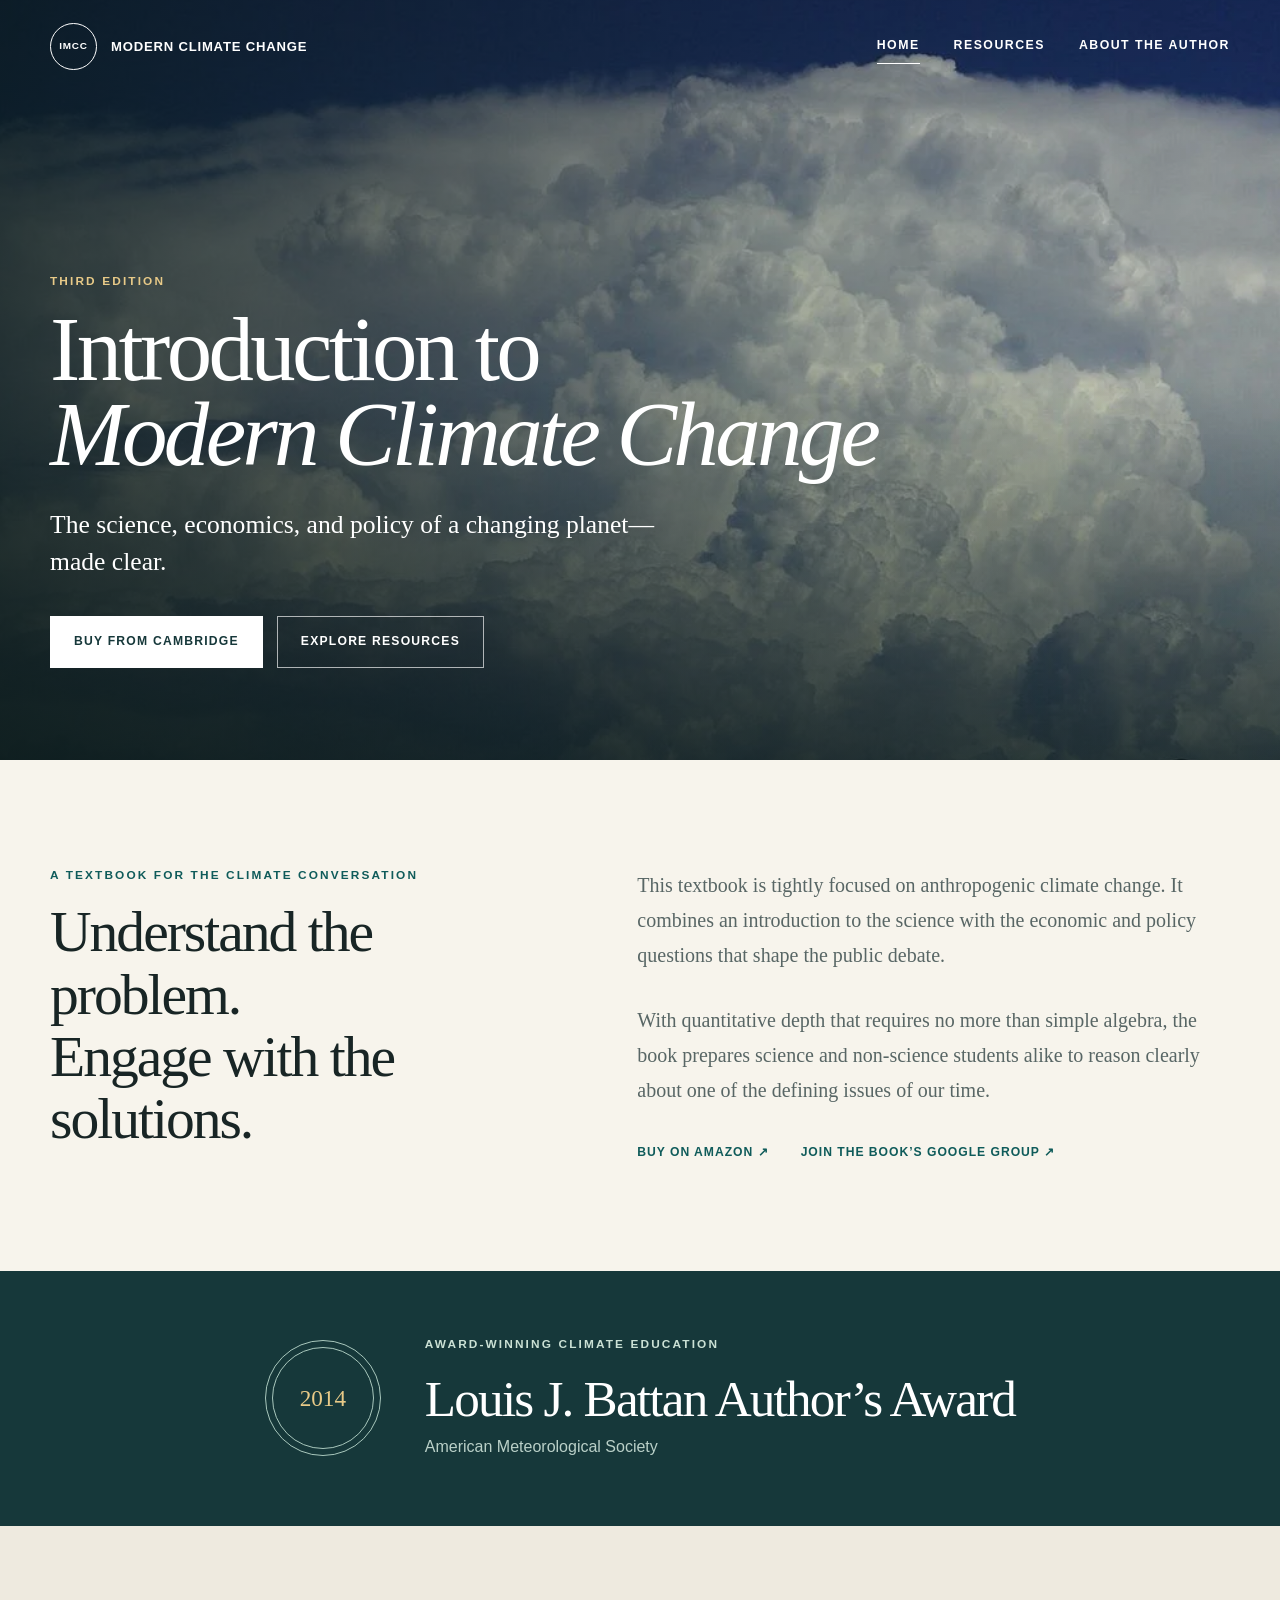
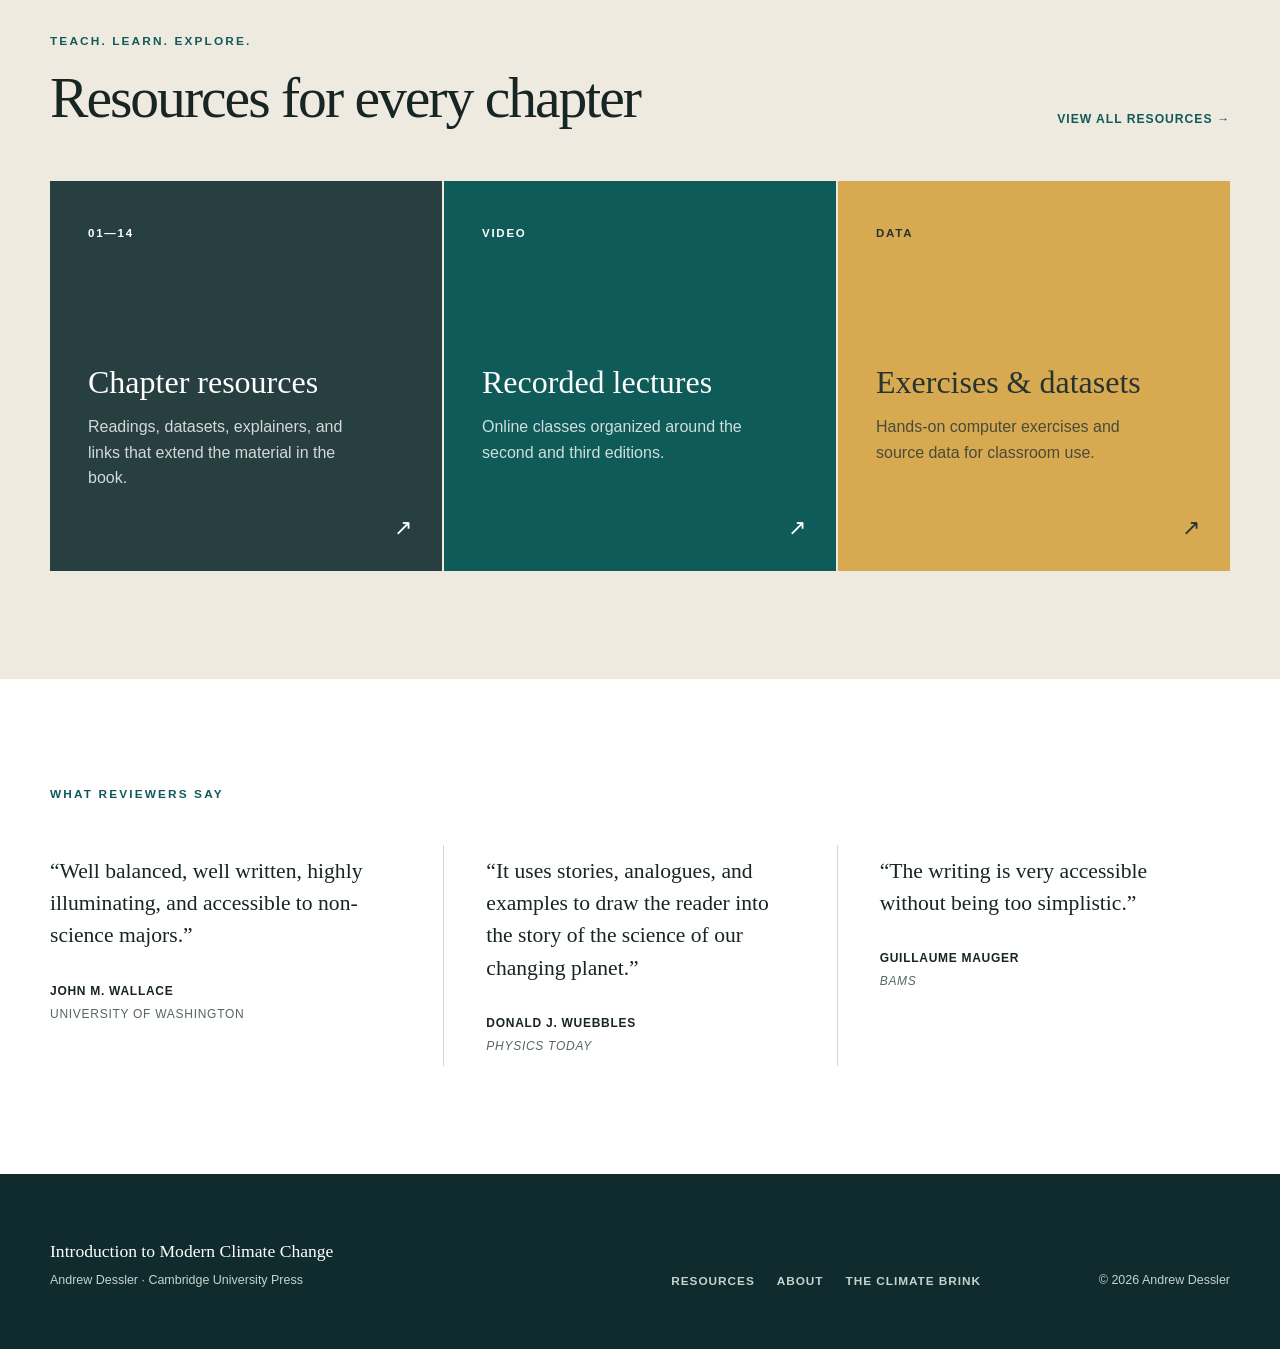
==== index.html @ 878afc1f "Build initial GitHub Pages site" ====
<!doctype html>
<html lang="en">
  <head>
    <meta charset="utf-8">
    <meta name="viewport" content="width=device-width, initial-scale=1">
    <meta name="description" content="Introduction to Modern Climate Change by Andrew Dessler — a textbook on the science, economics, and policy of climate change.">
    <meta name="theme-color" content="#16383a">
    <meta property="og:title" content="Introduction to Modern Climate Change">
    <meta property="og:description" content="An accessible, quantitative introduction to the science and policy of climate change.">
    <meta property="og:type" content="website">
    <meta property="og:image" content="assets/storm-clouds.webp">
    <title>Introduction to Modern Climate Change</title>
    <link rel="stylesheet" href="assets/styles.css">
    <script src="assets/site.js" defer></script>
  </head>
  <body>
    <a class="skip-link" href="#main">Skip to content</a>
    <header class="site-header site-header--overlay" data-header>
      <a class="wordmark" href="index.html" aria-label="Introduction to Modern Climate Change home">
        <span class="wordmark__mark" aria-hidden="true">IMCC</span>
        <span class="wordmark__text">Modern Climate Change</span>
      </a>
      <button class="nav-toggle" type="button" aria-expanded="false" aria-controls="site-nav">
        <span class="sr-only">Open navigation</span>
        <span></span><span></span><span></span>
      </button>
      <nav class="site-nav" id="site-nav" aria-label="Primary navigation">
        <a aria-current="page" href="index.html">Home</a>
        <a href="resources.html">Resources</a>
        <a href="about.html">About the author</a>
      </nav>
    </header>

    <main id="main">
      <section class="hero">
        <img class="hero__image" src="assets/storm-clouds.webp" alt="Towering storm clouds" width="1024" height="768">
        <div class="hero__shade"></div>
        <div class="hero__content wrap">
          <p class="eyebrow">Third edition</p>
          <h1>Introduction to<br><em>Modern Climate Change</em></h1>
          <p class="hero__dek">The science, economics, and policy of a changing planet—made clear.</p>
          <div class="button-row">
            <a class="button button--light" href="https://www.cambridge.org/us/academic/subjects/earth-and-environmental-science/climatology-and-climate-change/introduction-modern-climate-change-3rd-edition?format=PB&amp;isbn=9781108793872">Buy from Cambridge</a>
            <a class="button button--ghost-light" href="resources.html">Explore resources</a>
          </div>
        </div>
      </section>

      <section class="intro-section">
        <div class="wrap intro-grid">
          <div>
            <p class="kicker">A textbook for the climate conversation</p>
            <h2>Understand the problem.<br>Engage with the solutions.</h2>
          </div>
          <div class="prose prose--large">
            <p>This textbook is tightly focused on anthropogenic climate change. It combines an introduction to the science with the economic and policy questions that shape the public debate.</p>
            <p>With quantitative depth that requires no more than simple algebra, the book prepares science and non-science students alike to reason clearly about one of the defining issues of our time.</p>
            <div class="text-links">
              <a href="https://www.amazon.com/Introduction-Modern-Climate-Change-Dessler-dp-1108793878/dp/1108793878/ref=dp_ob_title_bk">Buy on Amazon <span aria-hidden="true">↗</span></a>
              <a href="https://groups.google.com/u/1/g/introduction-to-modern-climate-change">Join the book’s Google group <span aria-hidden="true">↗</span></a>
            </div>
          </div>
        </div>
      </section>

      <section class="award-band">
        <div class="wrap award-band__inner">
          <div class="award-seal" aria-hidden="true"><span>2014</span></div>
          <div>
            <p class="kicker kicker--light">Award-winning climate education</p>
            <h2>Louis J. Battan Author’s Award</h2>
            <p>American Meteorological Society</p>
          </div>
        </div>
      </section>

      <section class="resource-preview">
        <div class="wrap">
          <div class="section-heading">
            <div>
              <p class="kicker">Teach. Learn. Explore.</p>
              <h2>Resources for every chapter</h2>
            </div>
            <a class="arrow-link" href="resources.html">View all resources <span aria-hidden="true">→</span></a>
          </div>
          <div class="feature-grid">
            <a class="feature-card" href="resources.html#chapters">
              <span class="feature-card__number">01—14</span>
              <h3>Chapter resources</h3>
              <p>Readings, datasets, explainers, and links that extend the material in the book.</p>
              <span class="feature-card__arrow" aria-hidden="true">↗</span>
            </a>
            <a class="feature-card feature-card--teal" href="resources.html#videos">
              <span class="feature-card__number">Video</span>
              <h3>Recorded lectures</h3>
              <p>Online classes organized around the second and third editions.</p>
              <span class="feature-card__arrow" aria-hidden="true">↗</span>
            </a>
            <a class="feature-card feature-card--gold" href="resources.html#tools">
              <span class="feature-card__number">Data</span>
              <h3>Exercises &amp; datasets</h3>
              <p>Hands-on computer exercises and source data for classroom use.</p>
              <span class="feature-card__arrow" aria-hidden="true">↗</span>
            </a>
          </div>
        </div>
      </section>

      <section class="reviews">
        <div class="wrap">
          <p class="kicker">What reviewers say</p>
          <div class="reviews-grid">
            <blockquote>
              <p>“Well balanced, well written, highly illuminating, and accessible to non-science majors.”</p>
              <footer>John M. Wallace <span>University of Washington</span></footer>
            </blockquote>
            <blockquote>
              <p>“It uses stories, analogues, and examples to draw the reader into the story of the science of our changing planet.”</p>
              <footer>Donald J. Wuebbles <span><cite>Physics Today</cite></span></footer>
            </blockquote>
            <blockquote>
              <p>“The writing is very accessible without being too simplistic.”</p>
              <footer>Guillaume Mauger <span><cite>BAMS</cite></span></footer>
            </blockquote>
          </div>
        </div>
      </section>
    </main>

    <footer class="site-footer">
      <div class="wrap site-footer__grid">
        <div>
          <p class="site-footer__title">Introduction to Modern Climate Change</p>
          <p>Andrew Dessler · Cambridge University Press</p>
        </div>
        <nav aria-label="Footer navigation">
          <a href="resources.html">Resources</a>
          <a href="about.html">About</a>
          <a href="https://theclimatebrink.substack.com">The Climate Brink</a>
        </nav>
        <p class="site-footer__meta">© <span data-year>2026</span> Andrew Dessler</p>
      </div>
    </footer>
  </body>
</html>
---- assets/styles.css ----
:root {
  --ink: #182525;
  --muted: #586665;
  --paper: #f7f4ec;
  --white: #fff;
  --teal: #0f5b5a;
  --deep-teal: #16383a;
  --mint: #cbe1d5;
  --gold: #d7aa52;
  --line: #d9d8cf;
  --serif: Georgia, 'Times New Roman', serif;
  --sans: Inter, ui-sans-serif, -apple-system, BlinkMacSystemFont, 'Segoe UI', sans-serif;
  --wrap: min(1180px, calc(100% - 48px));
}

* { box-sizing: border-box; }
html { scroll-behavior: smooth; }
body { margin: 0; color: var(--ink); background: var(--paper); font-family: var(--sans); line-height: 1.6; }
body, button { font-size: 16px; }
img { display: block; max-width: 100%; }
a { color: inherit; }
.wrap { width: var(--wrap); margin-inline: auto; }
.sr-only { position: absolute; width: 1px; height: 1px; padding: 0; margin: -1px; overflow: hidden; clip: rect(0,0,0,0); white-space: nowrap; border: 0; }
.skip-link { position: fixed; z-index: 100; top: 12px; left: 12px; transform: translateY(-150%); background: var(--white); color: var(--ink); padding: 10px 16px; }
.skip-link:focus { transform: none; }

.site-header { z-index: 10; display: flex; align-items: center; justify-content: space-between; width: 100%; height: 92px; padding: 0 max(24px, calc((100vw - 1180px) / 2)); color: var(--white); }
.site-header--overlay { position: absolute; top: 0; left: 0; }
.site-header--solid { position: relative; background: var(--deep-teal); }
.wordmark { display: inline-flex; align-items: center; gap: 14px; color: inherit; text-decoration: none; font-size: .82rem; font-weight: 700; letter-spacing: .06em; text-transform: uppercase; }
.wordmark__mark { display: grid; place-items: center; width: 47px; height: 47px; border: 1px solid currentColor; border-radius: 50%; font-size: .62rem; letter-spacing: .08em; }
.site-nav { display: flex; align-items: center; gap: 34px; }
.site-nav a { position: relative; color: inherit; text-decoration: none; font-size: .77rem; font-weight: 700; letter-spacing: .12em; text-transform: uppercase; }
.site-nav a::after { position: absolute; left: 0; bottom: -8px; width: 0; height: 1px; background: currentColor; content: ''; transition: width .2s ease; }
.site-nav a:hover::after, .site-nav a[aria-current='page']::after { width: 100%; }
.nav-toggle { display: none; border: 0; background: transparent; color: inherit; }

.hero { position: relative; min-height: 760px; display: flex; align-items: flex-end; overflow: hidden; color: var(--white); background: #4f5c5d; }
.hero__image, .hero__shade { position: absolute; inset: 0; width: 100%; height: 100%; }
.hero__image { object-fit: cover; object-position: center 36%; transform: scale(1.02); }
.hero__shade { background: linear-gradient(90deg, rgba(10,25,25,.8) 0%, rgba(10,25,25,.44) 52%, rgba(10,25,25,.13) 100%), linear-gradient(0deg, rgba(9,27,27,.65), transparent 50%); }
.hero__content { position: relative; z-index: 1; padding-bottom: 92px; }
.eyebrow, .kicker { margin: 0 0 18px; font-size: .74rem; font-weight: 800; letter-spacing: .18em; line-height: 1.3; text-transform: uppercase; }
.eyebrow { color: #e8ca88; }
.hero h1, .page-hero h1, .about-hero h1 { max-width: 890px; margin: 0; font-family: var(--serif); font-size: clamp(3.6rem, 7.1vw, 6.8rem); font-weight: 400; letter-spacing: -.04em; line-height: .94; }
.hero h1 em { font-weight: 400; }
.hero__dek { max-width: 640px; margin: 28px 0 0; font-family: var(--serif); font-size: clamp(1.2rem, 2vw, 1.6rem); line-height: 1.45; }
.button-row { display: flex; flex-wrap: wrap; gap: 14px; margin-top: 36px; }
.button { display: inline-flex; align-items: center; justify-content: center; min-height: 52px; padding: 0 23px; border: 1px solid transparent; text-decoration: none; font-size: .76rem; font-weight: 800; letter-spacing: .1em; text-transform: uppercase; transition: background .2s, color .2s, border .2s; }
.button--light { color: var(--deep-teal); background: var(--white); }
.button--light:hover { background: var(--mint); }
.button--ghost-light { border-color: rgba(255,255,255,.65); color: var(--white); }
.button--ghost-light:hover { border-color: var(--white); background: rgba(255,255,255,.12); }

.intro-section, .resource-preview, .reviews, .bio-section, .resource-section { padding: 108px 0; }
.intro-grid { display: grid; grid-template-columns: .9fr 1.1fr; gap: 8vw; align-items: start; }
.kicker { color: var(--teal); }
.kicker--light { color: var(--mint); }
h2 { margin: 0; font-family: var(--serif); font-size: clamp(2.2rem, 4.5vw, 4rem); font-weight: 400; letter-spacing: -.035em; line-height: 1.08; }
.prose { color: var(--muted); }
.prose p { margin-top: 0; margin-bottom: 1.5em; }
.prose--large { font-family: var(--serif); font-size: 1.25rem; line-height: 1.75; }
.text-links { display: flex; flex-wrap: wrap; gap: 22px 32px; margin-top: 34px; }
.text-links a, .arrow-link { color: var(--teal); font-family: var(--sans); font-size: .76rem; font-weight: 800; letter-spacing: .08em; text-decoration: none; text-transform: uppercase; }
.text-links a:hover, .arrow-link:hover { text-decoration: underline; text-underline-offset: 5px; }

.award-band { padding: 66px 0; color: var(--white); background: var(--deep-teal); }
.award-band__inner { display: flex; align-items: center; justify-content: center; gap: 44px; }
.award-seal { display: grid; flex: 0 0 116px; place-items: center; width: 116px; height: 116px; border: 1px solid #a8c7bc; border-radius: 50%; outline: 1px solid #a8c7bc; outline-offset: -8px; color: #e8ca88; font-family: var(--serif); font-size: 1.45rem; }
.award-band h2 { font-size: clamp(2rem, 4vw, 3.6rem); }
.award-band p:last-child { margin: 8px 0 0; color: #bad0c8; }

.resource-preview { background: #eeeadf; }
.section-heading { display: flex; align-items: end; justify-content: space-between; gap: 30px; margin-bottom: 52px; }
.section-heading--rule { padding-bottom: 34px; border-bottom: 1px solid var(--line); }
.section-note { max-width: 390px; margin: 0; color: var(--muted); font-size: .9rem; }
.feature-grid { display: grid; grid-template-columns: repeat(3, 1fr); gap: 2px; }
.feature-card { position: relative; min-height: 390px; padding: 38px; color: var(--white); background: #273f40; text-decoration: none; transition: transform .2s, filter .2s; }
.feature-card:hover { z-index: 1; transform: translateY(-6px); filter: brightness(1.07); }
.feature-card--teal { background: var(--teal); }
.feature-card--gold { color: #273331; background: var(--gold); }
.feature-card__number { font-size: .72rem; font-weight: 800; letter-spacing: .15em; text-transform: uppercase; }
.feature-card h3 { margin: 120px 0 14px; font-family: var(--serif); font-size: 2rem; font-weight: 400; line-height: 1.1; }
.feature-card p { max-width: 30ch; margin: 0; opacity: .8; }
.feature-card__arrow { position: absolute; right: 30px; bottom: 25px; font-size: 1.4rem; }

.reviews { background: var(--white); }
.reviews-grid { display: grid; grid-template-columns: repeat(3, 1fr); gap: 0; margin-top: 42px; }
.reviews blockquote { margin: 0; padding: 10px 42px 10px 0; }
.reviews blockquote + blockquote { padding-left: 42px; border-left: 1px solid var(--line); }
.reviews blockquote p { margin: 0 0 30px; font-family: var(--serif); font-size: 1.35rem; line-height: 1.5; }
.reviews footer { font-size: .75rem; font-weight: 800; letter-spacing: .06em; text-transform: uppercase; }
.reviews footer span { display: block; margin-top: 4px; color: var(--muted); font-weight: 500; }

.site-footer { padding: 58px 0; color: #c4d3ce; background: #102b2d; }
.site-footer__grid { display: grid; grid-template-columns: 1.5fr 1fr auto; gap: 40px; align-items: end; }
.site-footer p { margin: 5px 0 0; font-size: .78rem; }
.site-footer__title { color: var(--white); font-family: var(--serif); font-size: 1.1rem !important; }
.site-footer nav { display: flex; flex-wrap: wrap; gap: 22px; }
.site-footer a { font-size: .74rem; font-weight: 700; letter-spacing: .08em; text-decoration: none; text-transform: uppercase; }
.site-footer a:hover { color: var(--white); }
.site-footer__meta { white-space: nowrap; }

.page-hero { padding: 100px 0; color: var(--white); background: var(--deep-teal); }
.page-hero__grid { display: grid; grid-template-columns: 1.25fr .75fr; gap: 7vw; align-items: end; }
.page-hero h1 { font-size: clamp(3.8rem, 7vw, 6.3rem); }
.page-hero__grid > p { max-width: 42ch; margin: 0 0 12px; color: #c6d9d1; font-family: var(--serif); font-size: 1.35rem; line-height: 1.55; }
.resource-section { background: var(--paper); }
.resource-section--tint { background: #e7eee9; }
.chapter-grid { display: grid; grid-template-columns: repeat(4, 1fr); border-top: 1px solid var(--line); border-left: 1px solid var(--line); }
.chapter-grid a { position: relative; min-height: 230px; padding: 24px; border-right: 1px solid var(--line); border-bottom: 1px solid var(--line); text-decoration: none; transition: color .2s, background .2s; }
.chapter-grid a:hover { color: var(--white); background: var(--teal); }
.chapter-grid span { display: block; font-size: .68rem; font-weight: 800; letter-spacing: .14em; text-transform: uppercase; }
.chapter-grid strong { display: block; margin: 12px 0 34px; font-family: var(--serif); font-size: 3.2rem; font-weight: 400; line-height: 1; }
.chapter-grid em { display: block; max-width: 20ch; font-family: var(--serif); font-size: 1rem; font-style: normal; line-height: 1.35; }
.link-card-grid { display: grid; grid-template-columns: repeat(3, 1fr); gap: 18px; }
.link-card { display: flex; min-height: 320px; flex-direction: column; padding: 32px; border: 1px solid #b9cec5; background: rgba(255,255,255,.35); text-decoration: none; transition: transform .2s, background .2s; }
.link-card:hover { transform: translateY(-4px); background: var(--white); }
.link-card__tag { align-self: start; padding: 5px 9px; color: var(--teal); background: var(--mint); font-size: .65rem; font-weight: 800; letter-spacing: .12em; text-transform: uppercase; }
.link-card h3 { margin: 64px 0 14px; font-family: var(--serif); font-size: 1.8rem; font-weight: 400; line-height: 1.15; }
.link-card p { margin: 0 0 24px; color: var(--muted); }
.link-card .arrow-link { margin-top: auto; }
.tool-grid { display: grid; grid-template-columns: .8fr 1.2fr; gap: 9vw; }
.tool-grid .prose { max-width: 44ch; }
.tool-links { border-top: 1px solid var(--line); }
.tool-links a { display: flex; align-items: center; justify-content: space-between; padding: 24px 8px; border-bottom: 1px solid var(--line); color: var(--ink); font-family: var(--serif); font-size: 1.3rem; text-decoration: none; }
.tool-links a:hover { color: var(--teal); padding-left: 16px; }

.about-hero { display: grid; min-height: 660px; grid-template-columns: 1.15fr .85fr; background: var(--deep-teal); }
.about-hero__image { position: relative; min-height: 570px; overflow: hidden; }
.about-hero__image::after { position: absolute; inset: 0; background: linear-gradient(90deg, transparent 60%, rgba(22,56,58,.35)); content: ''; }
.about-hero__image img { width: 100%; height: 100%; object-fit: cover; object-position: center; filter: saturate(.8); }
.about-hero__content { display: flex; flex-direction: column; justify-content: center; padding: 80px 7vw; color: var(--white); }
.about-hero h1 { font-size: clamp(4.5rem, 8vw, 7rem); }
.about-hero__content > p:last-child { max-width: 34ch; margin: 30px 0 0; color: #c6d9d1; font-family: var(--serif); font-size: 1.25rem; }
.bio-grid { display: grid; grid-template-columns: 250px 1fr; gap: 9vw; }
.bio-grid aside { position: sticky; top: 40px; align-self: start; }
.bio-grid aside nav { display: flex; flex-direction: column; border-top: 1px solid var(--line); }
.bio-grid aside a { display: flex; justify-content: space-between; padding: 14px 0; border-bottom: 1px solid var(--line); font-size: .78rem; font-weight: 700; text-decoration: none; }
.prose--bio { max-width: 760px; font-family: var(--serif); font-size: 1.2rem; line-height: 1.8; }
.prose--bio .lede { color: var(--ink); font-size: 1.75rem; line-height: 1.5; }

a:focus-visible, button:focus-visible { outline: 3px solid #f1c15d; outline-offset: 4px; }

@media (max-width: 900px) {
  .wordmark__text { display: none; }
  .hero { min-height: 700px; }
  .intro-grid, .page-hero__grid, .tool-grid { grid-template-columns: 1fr; }
  .feature-grid, .reviews-grid, .link-card-grid { grid-template-columns: 1fr; }
  .feature-card { min-height: 300px; }
  .feature-card h3 { margin-top: 70px; }
  .reviews blockquote, .reviews blockquote + blockquote { padding: 32px 0; border-left: 0; border-top: 1px solid var(--line); }
  .chapter-grid { grid-template-columns: repeat(2, 1fr); }
  .about-hero { grid-template-columns: 1fr 1fr; }
  .site-footer__grid { grid-template-columns: 1fr 1fr; }
  .site-footer__meta { grid-column: 1 / -1; }
}

@media (max-width: 640px) {
  :root { --wrap: min(100% - 30px, 1180px); }
  .site-header { height: 76px; padding-inline: 15px; }
  .wordmark__mark { width: 42px; height: 42px; }
  .nav-toggle { z-index: 12; display: flex; width: 44px; height: 44px; flex-direction: column; align-items: center; justify-content: center; gap: 5px; }
  .nav-toggle span:not(.sr-only) { width: 22px; height: 1px; background: currentColor; }
  .site-nav { position: fixed; z-index: 11; inset: 0; display: none; flex-direction: column; align-items: flex-start; justify-content: center; gap: 28px; padding: 72px 30px; color: var(--white); background: var(--deep-teal); }
  .site-nav.is-open { display: flex; }
  .site-nav a { font-family: var(--serif); font-size: 2rem; font-weight: 400; letter-spacing: -.02em; text-transform: none; }
  .hero { min-height: 680px; }
  .hero__content { padding-bottom: 52px; }
  .hero h1 { font-size: clamp(3rem, 15vw, 4.4rem); }
  .hero__dek { font-size: 1.1rem; }
  .button { width: 100%; }
  .intro-section, .resource-preview, .reviews, .bio-section, .resource-section { padding: 72px 0; }
  .award-band__inner { align-items: flex-start; gap: 25px; }
  .award-seal { flex-basis: 82px; width: 82px; height: 82px; font-size: 1rem; }
  .section-heading { align-items: flex-start; flex-direction: column; }
  .chapter-grid { grid-template-columns: 1fr; }
  .chapter-grid a { min-height: 180px; }
  .chapter-grid strong { margin-bottom: 20px; }
  .about-hero { grid-template-columns: 1fr; }
  .about-hero__image { min-height: 430px; }
  .about-hero__content { padding: 60px 24px; }
  .bio-grid { grid-template-columns: 1fr; }
  .bio-grid aside { position: static; }
  .prose--bio .lede { font-size: 1.45rem; }
  .site-footer__grid { grid-template-columns: 1fr; align-items: start; }
  .site-footer__meta { grid-column: auto; }
}

@media (prefers-reduced-motion: reduce) {
  html { scroll-behavior: auto; }
  *, *::before, *::after { transition-duration: .01ms !important; }
}
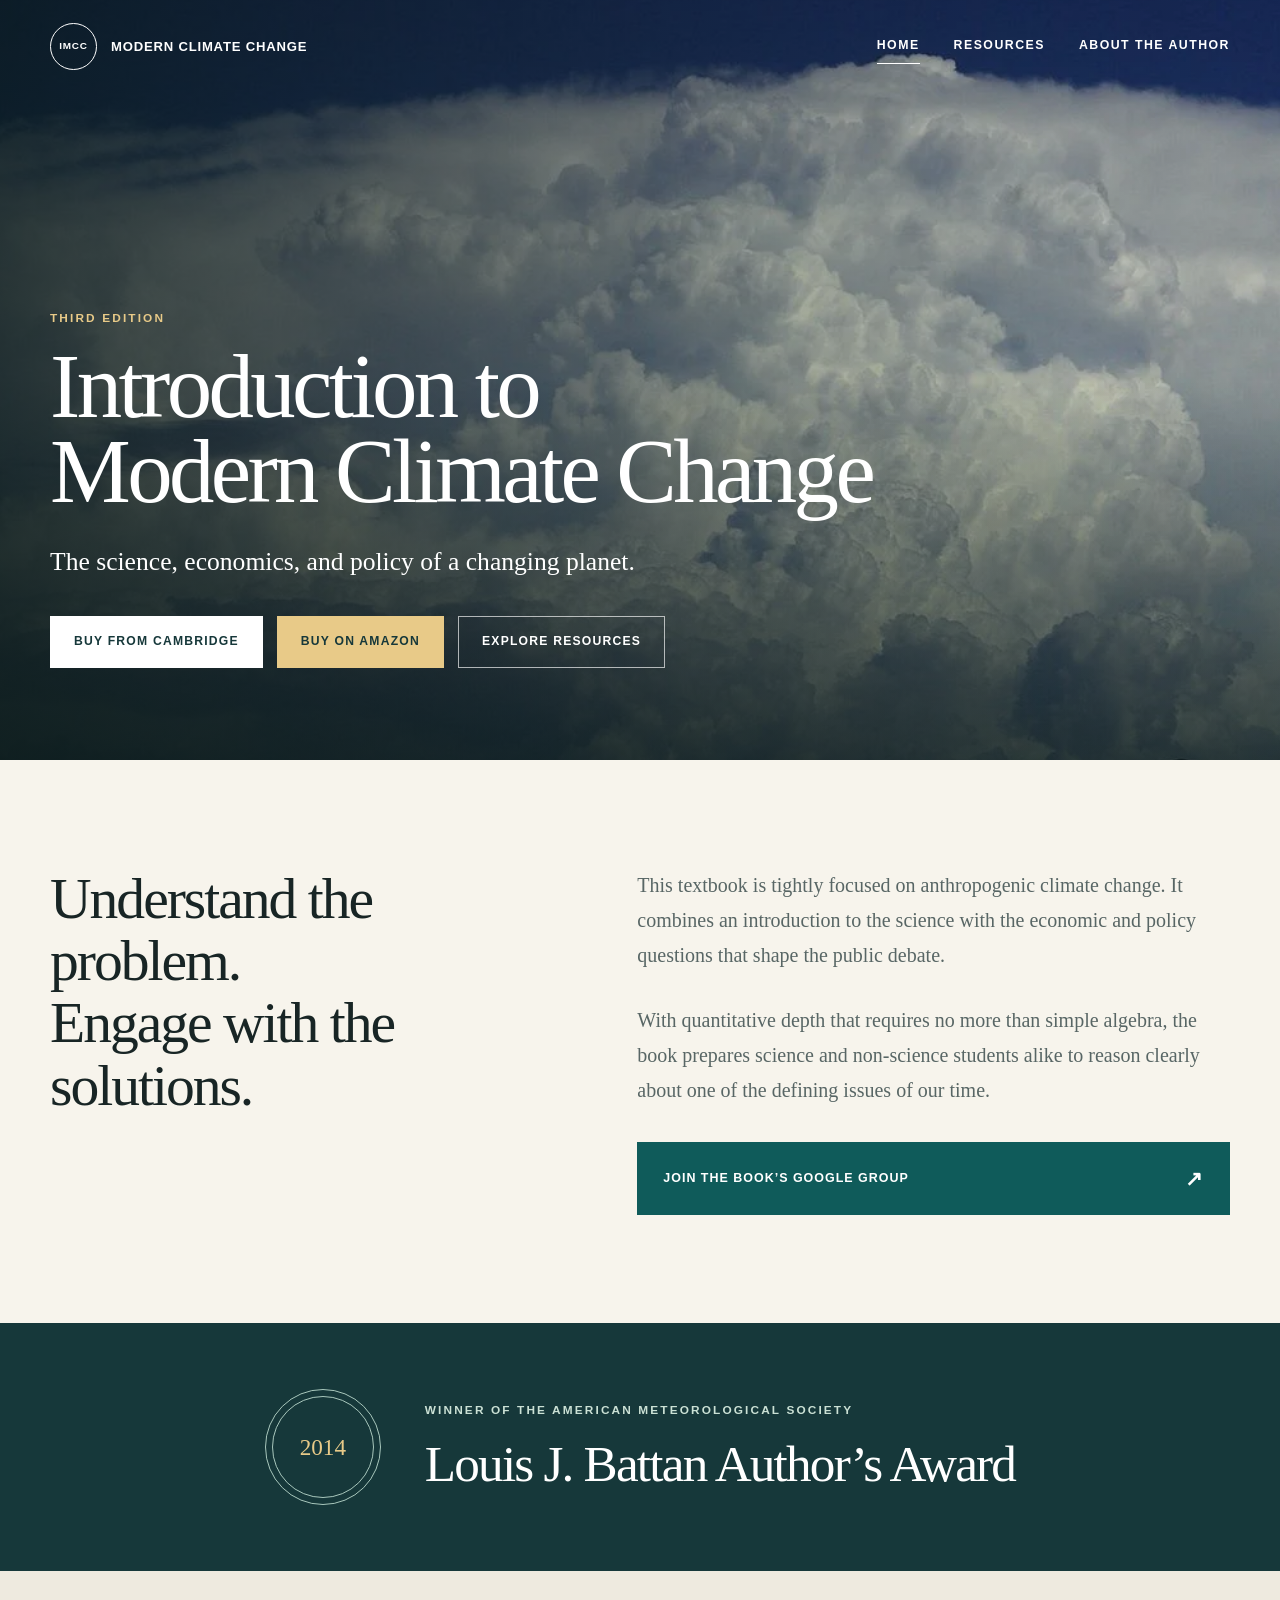
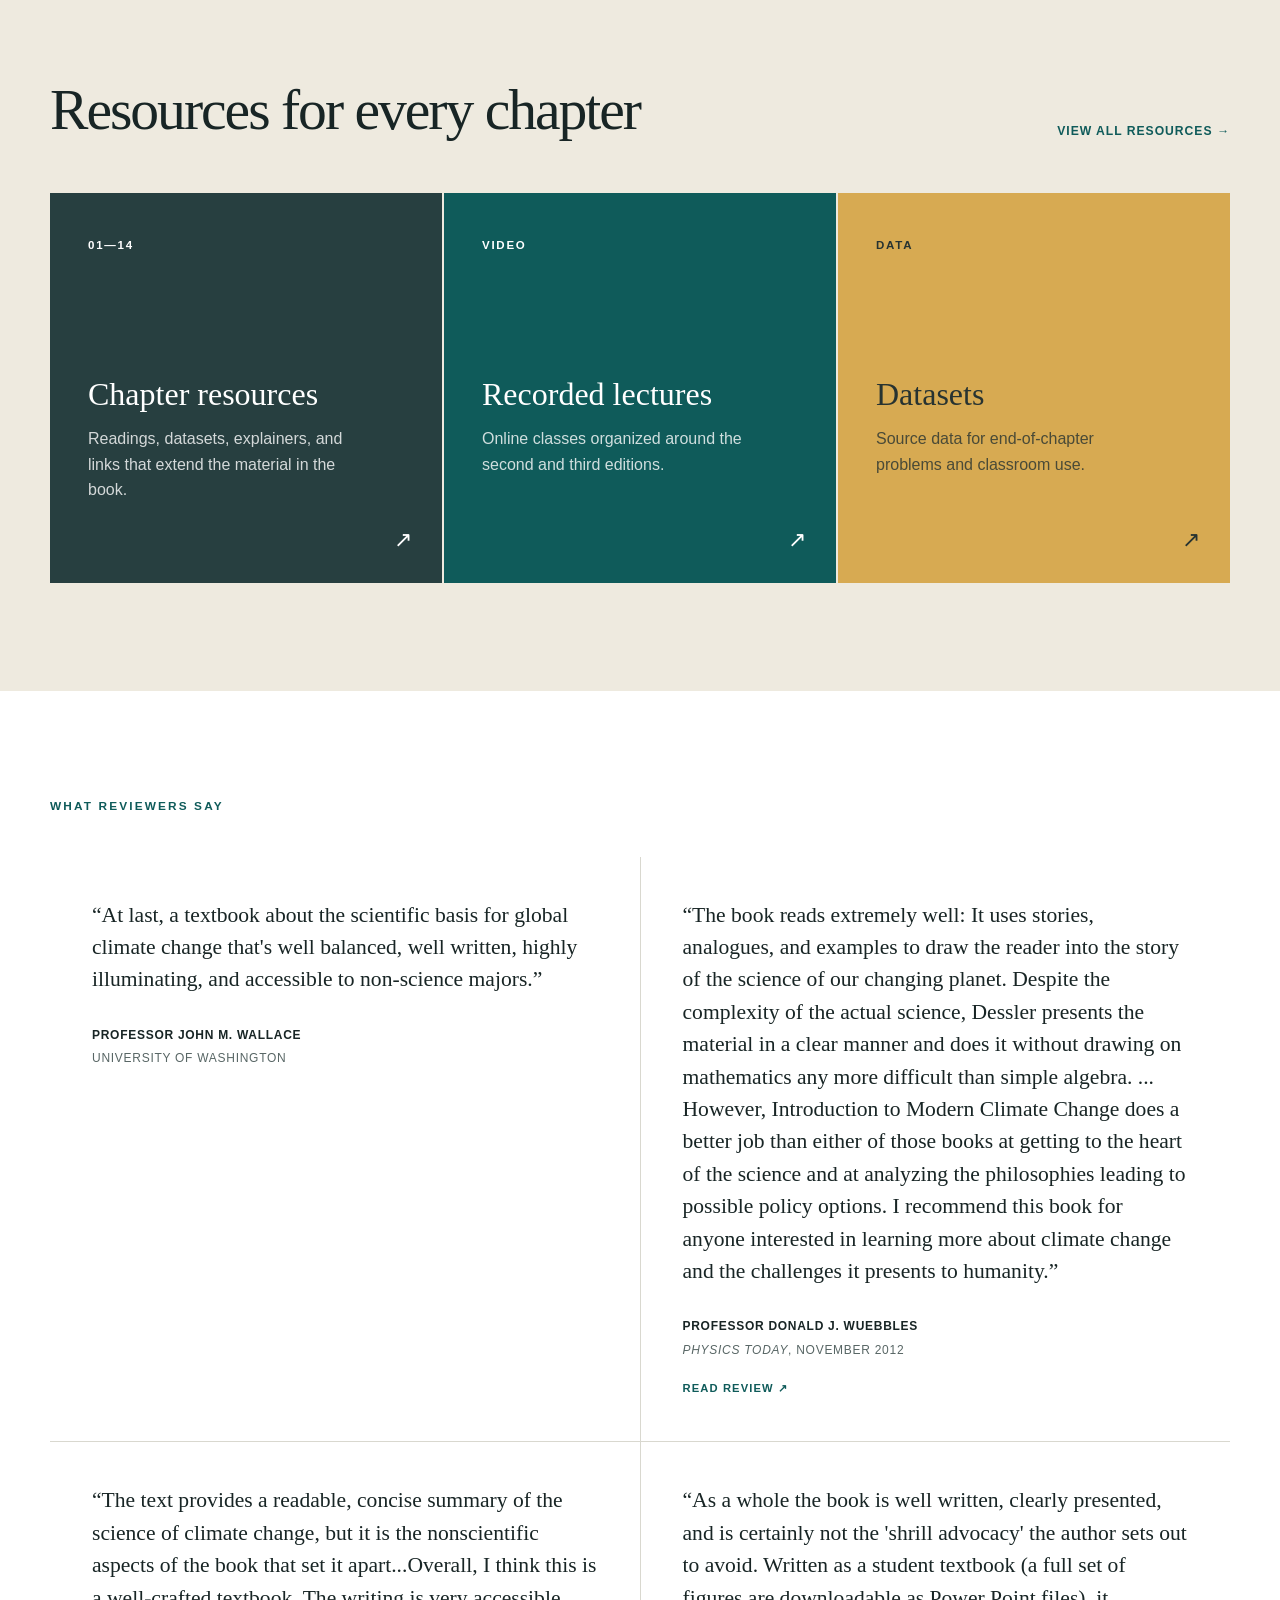
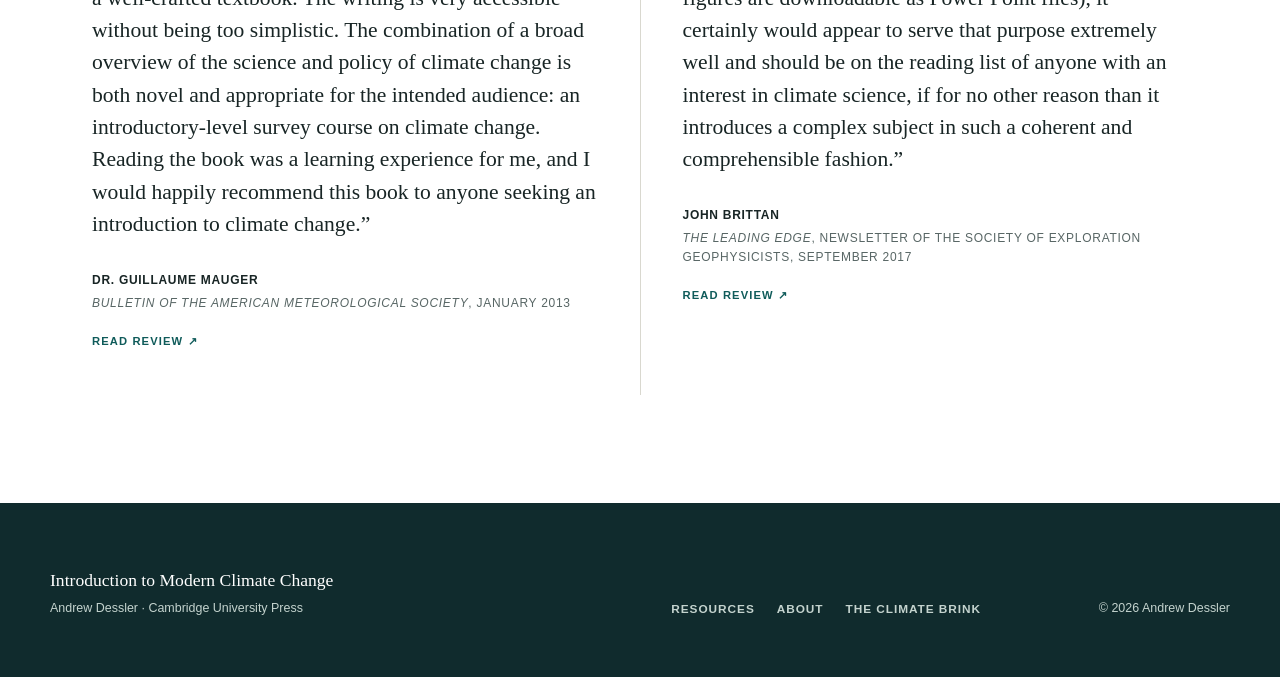
==== commit 771ea18a: "Update homepage content and calls to action" ====
--- a/index.html
+++ b/index.html
@@ -37,10 +37,11 @@
         <div class="hero__shade"></div>
         <div class="hero__content wrap">
           <p class="eyebrow">Third edition</p>
-          <h1>Introduction to<br><em>Modern Climate Change</em></h1>
-          <p class="hero__dek">The science, economics, and policy of a changing planet—made clear.</p>
+          <h1>Introduction to<br>Modern Climate Change</h1>
+          <p class="hero__dek">The science, economics, and policy of a changing planet.</p>
           <div class="button-row">
             <a class="button button--light" href="https://www.cambridge.org/us/academic/subjects/earth-and-environmental-science/climatology-and-climate-change/introduction-modern-climate-change-3rd-edition?format=PB&amp;isbn=9781108793872">Buy from Cambridge</a>
+            <a class="button button--gold" href="https://www.amazon.com/Introduction-Modern-Climate-Change-Dessler-dp-1108793878/dp/1108793878/ref=dp_ob_title_bk">Buy on Amazon</a>
             <a class="button button--ghost-light" href="resources.html">Explore resources</a>
           </div>
         </div>
@@ -49,16 +50,12 @@
       <section class="intro-section">
         <div class="wrap intro-grid">
           <div>
-            <p class="kicker">A textbook for the climate conversation</p>
             <h2>Understand the problem.<br>Engage with the solutions.</h2>
           </div>
           <div class="prose prose--large">
             <p>This textbook is tightly focused on anthropogenic climate change. It combines an introduction to the science with the economic and policy questions that shape the public debate.</p>
             <p>With quantitative depth that requires no more than simple algebra, the book prepares science and non-science students alike to reason clearly about one of the defining issues of our time.</p>
-            <div class="text-links">
-              <a href="https://www.amazon.com/Introduction-Modern-Climate-Change-Dessler-dp-1108793878/dp/1108793878/ref=dp_ob_title_bk">Buy on Amazon <span aria-hidden="true">↗</span></a>
-              <a href="https://groups.google.com/u/1/g/introduction-to-modern-climate-change">Join the book’s Google group <span aria-hidden="true">↗</span></a>
-            </div>
+            <a class="group-callout" href="https://groups.google.com/u/1/g/introduction-to-modern-climate-change">Join the book’s Google group <span aria-hidden="true">↗</span></a>
           </div>
         </div>
       </section>
@@ -67,9 +64,8 @@
         <div class="wrap award-band__inner">
           <div class="award-seal" aria-hidden="true"><span>2014</span></div>
           <div>
-            <p class="kicker kicker--light">Award-winning climate education</p>
+            <p class="kicker kicker--light">winner of the American Meteorological Society</p>
             <h2>Louis J. Battan Author’s Award</h2>
-            <p>American Meteorological Society</p>
           </div>
         </div>
       </section>
@@ -78,7 +74,6 @@
         <div class="wrap">
           <div class="section-heading">
             <div>
-              <p class="kicker">Teach. Learn. Explore.</p>
               <h2>Resources for every chapter</h2>
             </div>
             <a class="arrow-link" href="resources.html">View all resources <span aria-hidden="true">→</span></a>
@@ -98,8 +93,8 @@
             </a>
             <a class="feature-card feature-card--gold" href="resources.html#tools">
               <span class="feature-card__number">Data</span>
-              <h3>Exercises &amp; datasets</h3>
-              <p>Hands-on computer exercises and source data for classroom use.</p>
+              <h3>Datasets</h3>
+              <p>Source data for end-of-chapter problems and classroom use.</p>
               <span class="feature-card__arrow" aria-hidden="true">↗</span>
             </a>
           </div>
@@ -110,17 +105,24 @@
         <div class="wrap">
           <p class="kicker">What reviewers say</p>
           <div class="reviews-grid">
-            <blockquote>
-              <p>“Well balanced, well written, highly illuminating, and accessible to non-science majors.”</p>
-              <footer>John M. Wallace <span>University of Washington</span></footer>
+            <blockquote cite="https://www.cambridge.org/highereducation/books/introduction-to-modern-climate-change/AD26BD3227322A87F72BEEA655AB1CF7">
+              <p>“At last, a textbook about the scientific basis for global climate change that's well balanced, well written, highly illuminating, and accessible to non-science majors.”</p>
+              <footer>Professor John M. Wallace <span>University of Washington</span></footer>
             </blockquote>
-            <blockquote>
-              <p>“It uses stories, analogues, and examples to draw the reader into the story of the science of our changing planet.”</p>
-              <footer>Donald J. Wuebbles <span><cite>Physics Today</cite></span></footer>
+            <blockquote cite="https://physicstoday.aip.org/reviews/introduction-to-modern-climate-change">
+              <p>“The book reads extremely well: It uses stories, analogues, and examples to draw the reader into the story of the science of our changing planet. Despite the complexity of the actual science, Dessler presents the material in a clear manner and does it without drawing on mathematics any more difficult than simple algebra. ... However, Introduction to Modern Climate Change does a better job than either of those books at getting to the heart of the science and at analyzing the philosophies leading to possible policy options. I recommend this book for anyone interested in learning more about climate change and the challenges it presents to humanity.”</p>
+              <footer>Professor Donald J. Wuebbles <span><cite>Physics Today</cite>, November 2012</span></footer>
+              <a class="review-link" href="https://physicstoday.aip.org/reviews/introduction-to-modern-climate-change">Read review <span aria-hidden="true">↗</span></a>
             </blockquote>
-            <blockquote>
-              <p>“The writing is very accessible without being too simplistic.”</p>
-              <footer>Guillaume Mauger <span><cite>BAMS</cite></span></footer>
+            <blockquote cite="https://drive.google.com/file/d/1TpA8nQmMaKxBwvAvb224NtccNW8TMBgC/view?usp=sharing">
+              <p>“The text provides a readable, concise summary of the science of climate change, but it is the nonscientific aspects of the book that set it apart...Overall, I think this is a well-crafted textbook. The writing is very accessible without being too simplistic. The combination of a broad overview of the science and policy of climate change is both novel and appropriate for the intended audience: an introductory-level survey course on climate change. Reading the book was a learning experience for me, and I would happily recommend this book to anyone seeking an introduction to climate change.”</p>
+              <footer>Dr. Guillaume Mauger <span><cite>Bulletin of the American Meteorological Society</cite>, January 2013</span></footer>
+              <a class="review-link" href="https://drive.google.com/file/d/1TpA8nQmMaKxBwvAvb224NtccNW8TMBgC/view?usp=sharing">Read review <span aria-hidden="true">↗</span></a>
+            </blockquote>
+            <blockquote cite="https://drive.google.com/open?id=0ByXC85Z909PTZ0VkaldtSF9zOEE">
+              <p>“As a whole the book is well written, clearly presented, and is certainly not the 'shrill advocacy' the author sets out to avoid. Written as a student textbook (a full set of figures are downloadable as Power Point files), it certainly would appear to serve that purpose extremely well and should be on the reading list of anyone with an interest in climate science, if for no other reason than it introduces a complex subject in such a coherent and comprehensible fashion.”</p>
+              <footer>John Brittan <span><cite>The Leading Edge</cite>, Newsletter of the Society of Exploration Geophysicists, September 2017</span></footer>
+              <a class="review-link" href="https://drive.google.com/open?id=0ByXC85Z909PTZ0VkaldtSF9zOEE">Read review <span aria-hidden="true">↗</span></a>
             </blockquote>
           </div>
         </div>
--- a/assets/styles.css
+++ b/assets/styles.css
@@ -43,12 +43,13 @@
 .eyebrow, .kicker { margin: 0 0 18px; font-size: .74rem; font-weight: 800; letter-spacing: .18em; line-height: 1.3; text-transform: uppercase; }
 .eyebrow { color: #e8ca88; }
 .hero h1, .page-hero h1, .about-hero h1 { max-width: 890px; margin: 0; font-family: var(--serif); font-size: clamp(3.6rem, 7.1vw, 6.8rem); font-weight: 400; letter-spacing: -.04em; line-height: .94; }
-.hero h1 em { font-weight: 400; }
 .hero__dek { max-width: 640px; margin: 28px 0 0; font-family: var(--serif); font-size: clamp(1.2rem, 2vw, 1.6rem); line-height: 1.45; }
 .button-row { display: flex; flex-wrap: wrap; gap: 14px; margin-top: 36px; }
 .button { display: inline-flex; align-items: center; justify-content: center; min-height: 52px; padding: 0 23px; border: 1px solid transparent; text-decoration: none; font-size: .76rem; font-weight: 800; letter-spacing: .1em; text-transform: uppercase; transition: background .2s, color .2s, border .2s; }
 .button--light { color: var(--deep-teal); background: var(--white); }
 .button--light:hover { background: var(--mint); }
+.button--gold { color: var(--deep-teal); background: #e8ca88; }
+.button--gold:hover { background: var(--white); }
 .button--ghost-light { border-color: rgba(255,255,255,.65); color: var(--white); }
 .button--ghost-light:hover { border-color: var(--white); background: rgba(255,255,255,.12); }
 
@@ -60,9 +61,11 @@
 .prose { color: var(--muted); }
 .prose p { margin-top: 0; margin-bottom: 1.5em; }
 .prose--large { font-family: var(--serif); font-size: 1.25rem; line-height: 1.75; }
-.text-links { display: flex; flex-wrap: wrap; gap: 22px 32px; margin-top: 34px; }
-.text-links a, .arrow-link { color: var(--teal); font-family: var(--sans); font-size: .76rem; font-weight: 800; letter-spacing: .08em; text-decoration: none; text-transform: uppercase; }
-.text-links a:hover, .arrow-link:hover { text-decoration: underline; text-underline-offset: 5px; }
+.arrow-link { color: var(--teal); font-family: var(--sans); font-size: .76rem; font-weight: 800; letter-spacing: .08em; text-decoration: none; text-transform: uppercase; }
+.arrow-link:hover { text-decoration: underline; text-underline-offset: 5px; }
+.group-callout { display: flex; align-items: center; justify-content: space-between; gap: 24px; margin-top: 34px; padding: 22px 26px; color: var(--white); background: var(--teal); font-family: var(--sans); font-size: .78rem; font-weight: 800; letter-spacing: .08em; line-height: 1.4; text-decoration: none; text-transform: uppercase; transition: background .2s, transform .2s; }
+.group-callout span { font-size: 1.3rem; }
+.group-callout:hover { transform: translateY(-3px); background: var(--deep-teal); }
 
 .award-band { padding: 66px 0; color: var(--white); background: var(--deep-teal); }
 .award-band__inner { display: flex; align-items: center; justify-content: center; gap: 44px; }
@@ -85,12 +88,13 @@
 .feature-card__arrow { position: absolute; right: 30px; bottom: 25px; font-size: 1.4rem; }
 
 .reviews { background: var(--white); }
-.reviews-grid { display: grid; grid-template-columns: repeat(3, 1fr); gap: 0; margin-top: 42px; }
-.reviews blockquote { margin: 0; padding: 10px 42px 10px 0; }
-.reviews blockquote + blockquote { padding-left: 42px; border-left: 1px solid var(--line); }
+.reviews-grid { display: grid; grid-template-columns: repeat(2, 1fr); gap: 1px; margin-top: 42px; background: var(--line); }
+.reviews blockquote { margin: 0; padding: 42px; background: var(--white); }
 .reviews blockquote p { margin: 0 0 30px; font-family: var(--serif); font-size: 1.35rem; line-height: 1.5; }
 .reviews footer { font-size: .75rem; font-weight: 800; letter-spacing: .06em; text-transform: uppercase; }
 .reviews footer span { display: block; margin-top: 4px; color: var(--muted); font-weight: 500; }
+.review-link { display: inline-block; margin-top: 20px; color: var(--teal); font-size: .7rem; font-weight: 800; letter-spacing: .1em; text-decoration: none; text-transform: uppercase; }
+.review-link:hover { text-decoration: underline; text-underline-offset: 4px; }
 
 .site-footer { padding: 58px 0; color: #c4d3ce; background: #102b2d; }
 .site-footer__grid { display: grid; grid-template-columns: 1.5fr 1fr auto; gap: 40px; align-items: end; }
@@ -126,6 +130,22 @@
 .tool-links a { display: flex; align-items: center; justify-content: space-between; padding: 24px 8px; border-bottom: 1px solid var(--line); color: var(--ink); font-family: var(--serif); font-size: 1.3rem; text-decoration: none; }
 .tool-links a:hover { color: var(--teal); padding-left: 16px; }
 
+.detail-section { padding: 84px 0 112px; background: var(--paper); }
+.detail-layout { max-width: 930px; }
+.detail-back { display: inline-flex; align-items: center; gap: 8px; margin-bottom: 54px; color: var(--teal); font-size: .72rem; font-weight: 800; letter-spacing: .1em; text-decoration: none; text-transform: uppercase; }
+.detail-back:hover { text-decoration: underline; text-underline-offset: 5px; }
+.detail-prose { color: var(--ink); font-family: var(--serif); font-size: 1.13rem; line-height: 1.82; }
+.detail-prose h1 { max-width: 820px; margin: 0 0 48px; color: var(--ink); font-family: var(--serif); font-size: clamp(3.2rem, 7vw, 6rem); font-weight: 400; letter-spacing: -.045em; line-height: .98; }
+.detail-prose h3 { margin: 62px 0 18px; color: var(--teal); font-family: var(--sans); font-size: .76rem; font-weight: 800; letter-spacing: .15em; line-height: 1.4; text-transform: uppercase; }
+.detail-prose p { margin-bottom: 1.55em; }
+.detail-prose a { color: var(--teal); text-decoration-thickness: 1px; text-underline-offset: 4px; }
+.detail-prose a:hover { text-decoration-thickness: 2px; }
+.detail-prose ul { margin: 0 0 2em; padding-left: 1.4em; }
+.detail-prose li + li { margin-top: .65em; }
+.detail-prose li p { margin-bottom: 0; }
+.source-image { display: block; max-width: 760px; margin: 42px auto 0; }
+.source-image img { width: 100%; height: auto; }
+
 .about-hero { display: grid; min-height: 660px; grid-template-columns: 1.15fr .85fr; background: var(--deep-teal); }
 .about-hero__image { position: relative; min-height: 570px; overflow: hidden; }
 .about-hero__image::after { position: absolute; inset: 0; background: linear-gradient(90deg, transparent 60%, rgba(22,56,58,.35)); content: ''; }
@@ -139,6 +159,8 @@
 .bio-grid aside a { display: flex; justify-content: space-between; padding: 14px 0; border-bottom: 1px solid var(--line); font-size: .78rem; font-weight: 700; text-decoration: none; }
 .prose--bio { max-width: 760px; font-family: var(--serif); font-size: 1.2rem; line-height: 1.8; }
 .prose--bio .lede { color: var(--ink); font-size: 1.75rem; line-height: 1.5; }
+.prose--bio a { color: var(--teal); text-decoration-thickness: 1px; text-underline-offset: 4px; }
+.prose--bio a:hover { text-decoration-thickness: 2px; }
 
 a:focus-visible, button:focus-visible { outline: 3px solid #f1c15d; outline-offset: 4px; }
 
@@ -149,7 +171,7 @@
   .feature-grid, .reviews-grid, .link-card-grid { grid-template-columns: 1fr; }
   .feature-card { min-height: 300px; }
   .feature-card h3 { margin-top: 70px; }
-  .reviews blockquote, .reviews blockquote + blockquote { padding: 32px 0; border-left: 0; border-top: 1px solid var(--line); }
+  .reviews blockquote { padding: 32px; }
   .chapter-grid { grid-template-columns: repeat(2, 1fr); }
   .about-hero { grid-template-columns: 1fr 1fr; }
   .site-footer__grid { grid-template-columns: 1fr 1fr; }
@@ -171,6 +193,11 @@
   .hero__dek { font-size: 1.1rem; }
   .button { width: 100%; }
   .intro-section, .resource-preview, .reviews, .bio-section, .resource-section { padding: 72px 0; }
+  .detail-section { padding: 58px 0 76px; }
+  .detail-back { margin-bottom: 38px; }
+  .detail-prose { font-size: 1.02rem; line-height: 1.72; }
+  .detail-prose h1 { margin-bottom: 36px; }
+  .detail-prose h3 { margin-top: 48px; }
   .award-band__inner { align-items: flex-start; gap: 25px; }
   .award-seal { flex-basis: 82px; width: 82px; height: 82px; font-size: 1rem; }
   .section-heading { align-items: flex-start; flex-direction: column; }
